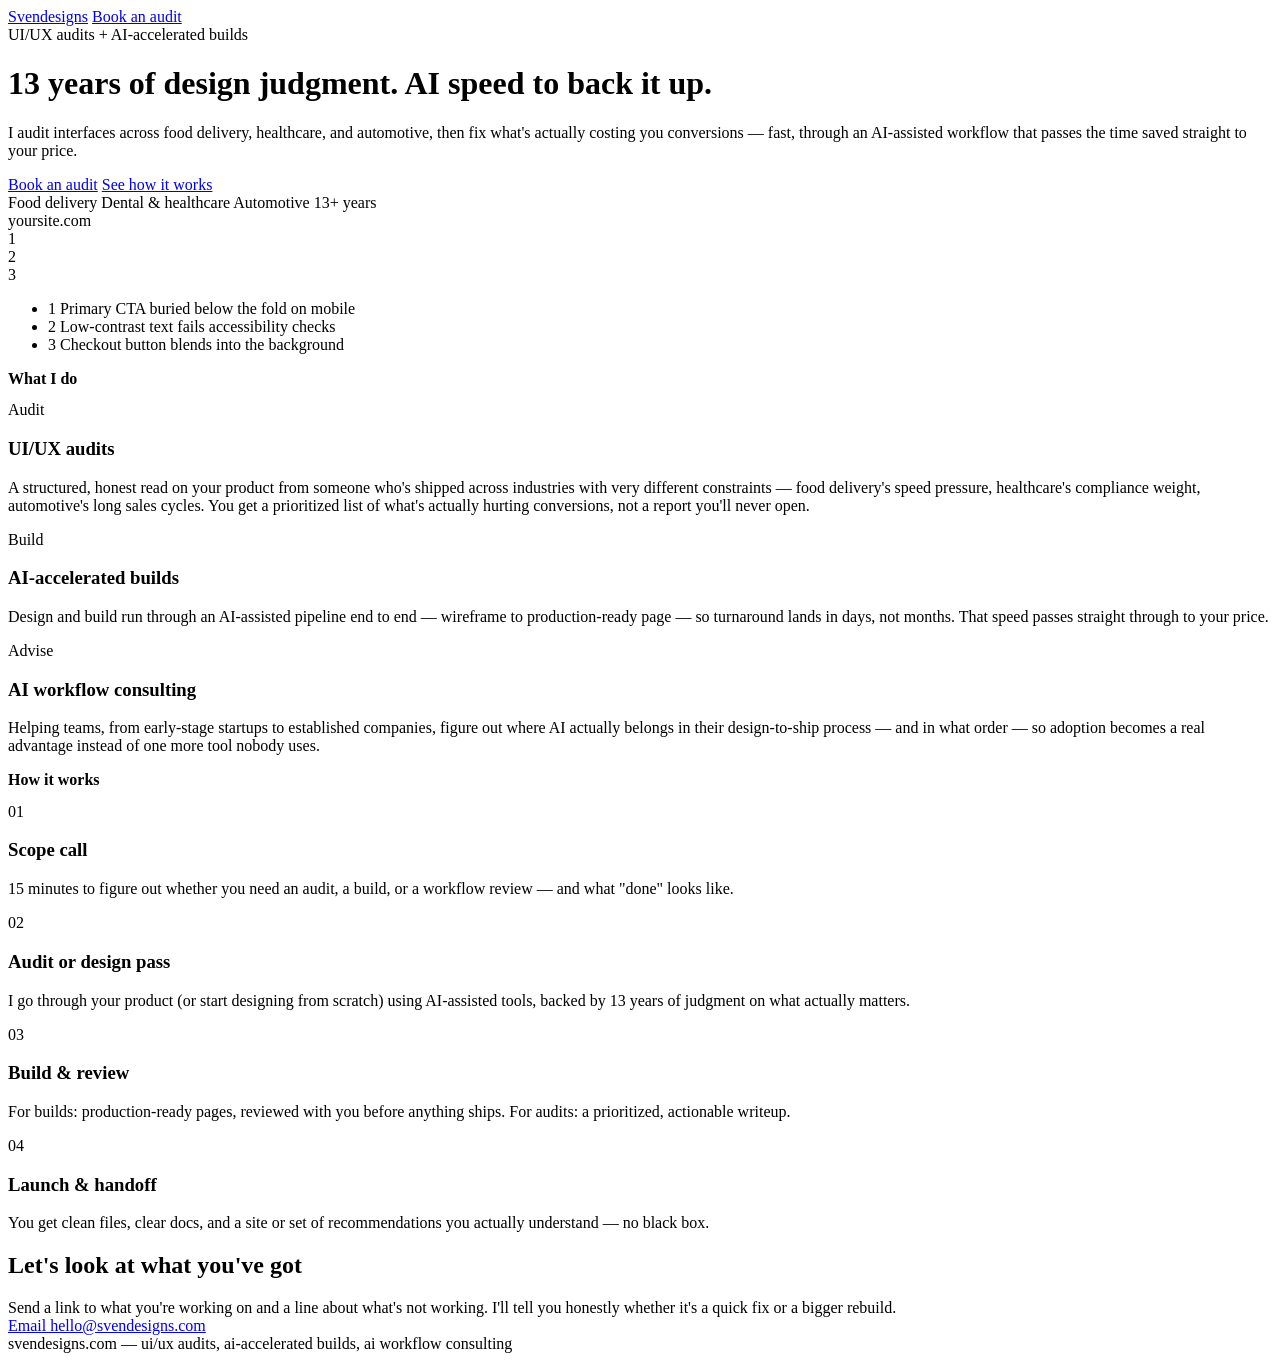
==== index.html @ 5f9df04a "first pass" ====
<!DOCTYPE html>
<html lang="en">
<head>
<meta charset="UTF-8">
<meta name="viewport" content="width=device-width, initial-scale=1.0">
<title>Svendesigns — UI/UX audits &amp; AI-accelerated web builds</title>
<meta name="description" content="13+ years of UX/UI experience across food delivery, healthcare, and automotive. Fast, actionable audits and AI-accelerated builds at a fraction of the usual cost and timeline.">
<link rel="preconnect" href="https://fonts.googleapis.com">
<link href="https://fonts.googleapis.com/css2?family=Montserrat:wght@500;600;700&family=Roboto:wght@400;500;600&family=IBM+Plex+Mono:wght@400;500&display=swap" rel="stylesheet">
<link rel="stylesheet" href="styles/tokens.css">
<link rel="stylesheet" href="styles/components.css">
<link rel="stylesheet" href="styles/home.css">
</head>
<body>

<div class="container">
  <nav class="site-nav">
    <a class="wordmark" href="/">Svendesigns</a>
    <a class="btn btn-primary" href="#contact">Book an audit</a>
  </nav>
</div>

<header class="hero">
  <div class="container hero-grid">
    <div class="hero-main">
      <span class="badge">UI/UX audits + AI-accelerated builds</span>
      <h1>13 years of design judgment. AI speed to back it up.</h1>
    </div>
    <div class="hero-side">
      <p class="lead">
        I audit interfaces across food delivery, healthcare, and automotive, then
        fix what's actually costing you conversions — fast, through an
        AI-assisted workflow that passes the time saved straight to your price.
      </p>
      <div class="hero-actions">
        <a class="btn btn-primary" href="#contact">Book an audit</a>
        <a class="btn btn-secondary" href="#process">See how it works</a>
      </div>
      <div class="industries">
        <span class="badge">Food delivery</span>
        <span class="badge">Dental &amp; healthcare</span>
        <span class="badge">Automotive</span>
        <span class="badge">13+ years</span>
      </div>
    </div>
  </div>
</header>

<section class="proof-panel">
  <div class="dot-texture dot-texture--tl"></div>
  <div class="dot-texture dot-texture--br"></div>
  <div class="container proof-inner">

    <div class="mockup-card">
      <div class="browser-chrome">
        <span class="chrome-dot"></span><span class="chrome-dot"></span><span class="chrome-dot"></span>
        <span class="chrome-url">yoursite.com</span>
      </div>
      <div class="wireframe">
        <div class="wf-nav"></div>
        <div class="wf-hero">
          <div class="wf-block">
            <span class="flag">1</span>
          </div>
        </div>
        <div class="wf-row">
          <div class="wf-block">
            <span class="flag">2</span>
          </div>
          <div class="wf-block"></div>
        </div>
        <div class="wf-cta">
          <span class="flag">3</span>
        </div>
      </div>
    </div>

    <ul class="findings">
      <li><span class="flag flag-static">1</span> Primary CTA buried below the fold on mobile</li>
      <li><span class="flag flag-static">2</span> Low-contrast text fails accessibility checks</li>
      <li><span class="flag flag-static">3</span> Checkout button blends into the background</li>
    </ul>

  </div>
</section>

<section class="section" id="services">
  <div class="container">
    <h2 style="font-size: var(--text-xl);">What I do</h2>
    <div class="services-grid">

      <div class="card service-card">
        <span class="badge">Audit</span>
        <h3>UI/UX audits</h3>
        <p>A structured, honest read on your product from someone who's shipped
        across industries with very different constraints — food delivery's
        speed pressure, healthcare's compliance weight, automotive's long
        sales cycles. You get a prioritized list of what's actually hurting
        conversions, not a report you'll never open.</p>
      </div>

      <div class="card service-card">
        <span class="badge">Build</span>
        <h3>AI-accelerated builds</h3>
        <p>Design and build run through an AI-assisted pipeline end to end —
        wireframe to production-ready page — so turnaround lands in days,
        not months. That speed passes straight through to your price.</p>
      </div>

      <div class="card service-card">
        <span class="badge">Advise</span>
        <h3>AI workflow consulting</h3>
        <p>Helping teams, from early-stage startups to established companies,
        figure out where AI actually belongs in their design-to-ship process
        — and in what order — so adoption becomes a real advantage instead
        of one more tool nobody uses.</p>
      </div>

    </div>
  </div>
</section>

<section class="section" id="process">
  <div class="container">
    <h2 style="font-size: var(--text-xl);">How it works</h2>
    <div class="process-list">

      <div class="process-step">
        <div class="num">01</div>
        <h3>Scope call</h3>
        <p>15 minutes to figure out whether you need an audit, a build, or a workflow review — and what "done" looks like.</p>
      </div>

      <div class="process-step">
        <div class="num">02</div>
        <h3>Audit or design pass</h3>
        <p>I go through your product (or start designing from scratch) using AI-assisted tools, backed by 13 years of judgment on what actually matters.</p>
      </div>

      <div class="process-step">
        <div class="num">03</div>
        <h3>Build &amp; review</h3>
        <p>For builds: production-ready pages, reviewed with you before anything ships. For audits: a prioritized, actionable writeup.</p>
      </div>

      <div class="process-step">
        <div class="num">04</div>
        <h3>Launch &amp; handoff</h3>
        <p>You get clean files, clear docs, and a site or set of recommendations you actually understand — no black box.</p>
      </div>

    </div>
  </div>
</section>

<section class="section" id="contact">
  <div class="container">
    <div class="card contact-card">
      <h2>Let's look at what you've got</h2>
      <p style="color: var(--color-slate); margin-bottom: var(--space-6); max-width: var(--line-max);">
        Send a link to what you're working on and a line about what's not working.
        I'll tell you honestly whether it's a quick fix or a bigger rebuild.
      </p>
      <a class="btn btn-primary" href="mailto:hello@svendesigns.com">Email hello@svendesigns.com</a>
    </div>
  </div>
</section>

<footer class="site-footer">
  <div class="container">
    svendesigns.com — ui/ux audits, ai-accelerated builds, ai workflow consulting
  </div>
</footer>

</body>
</html>
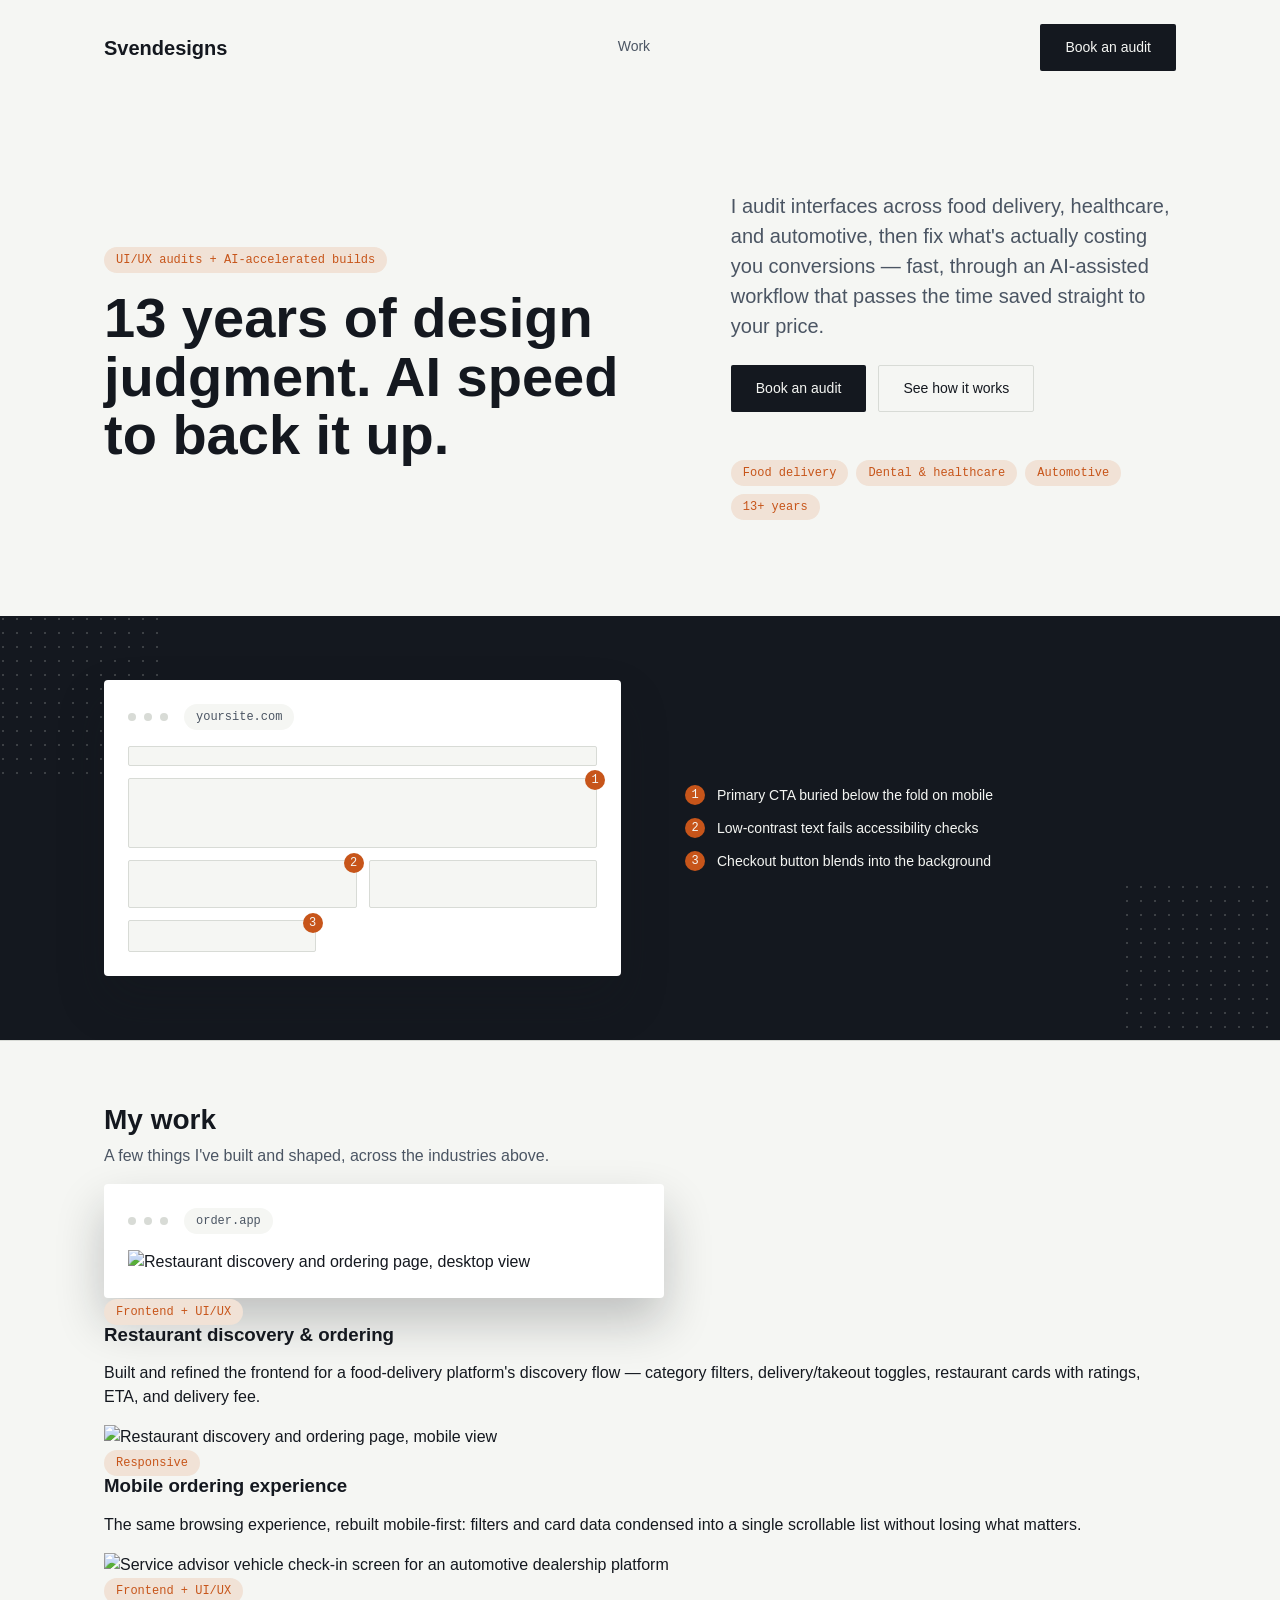
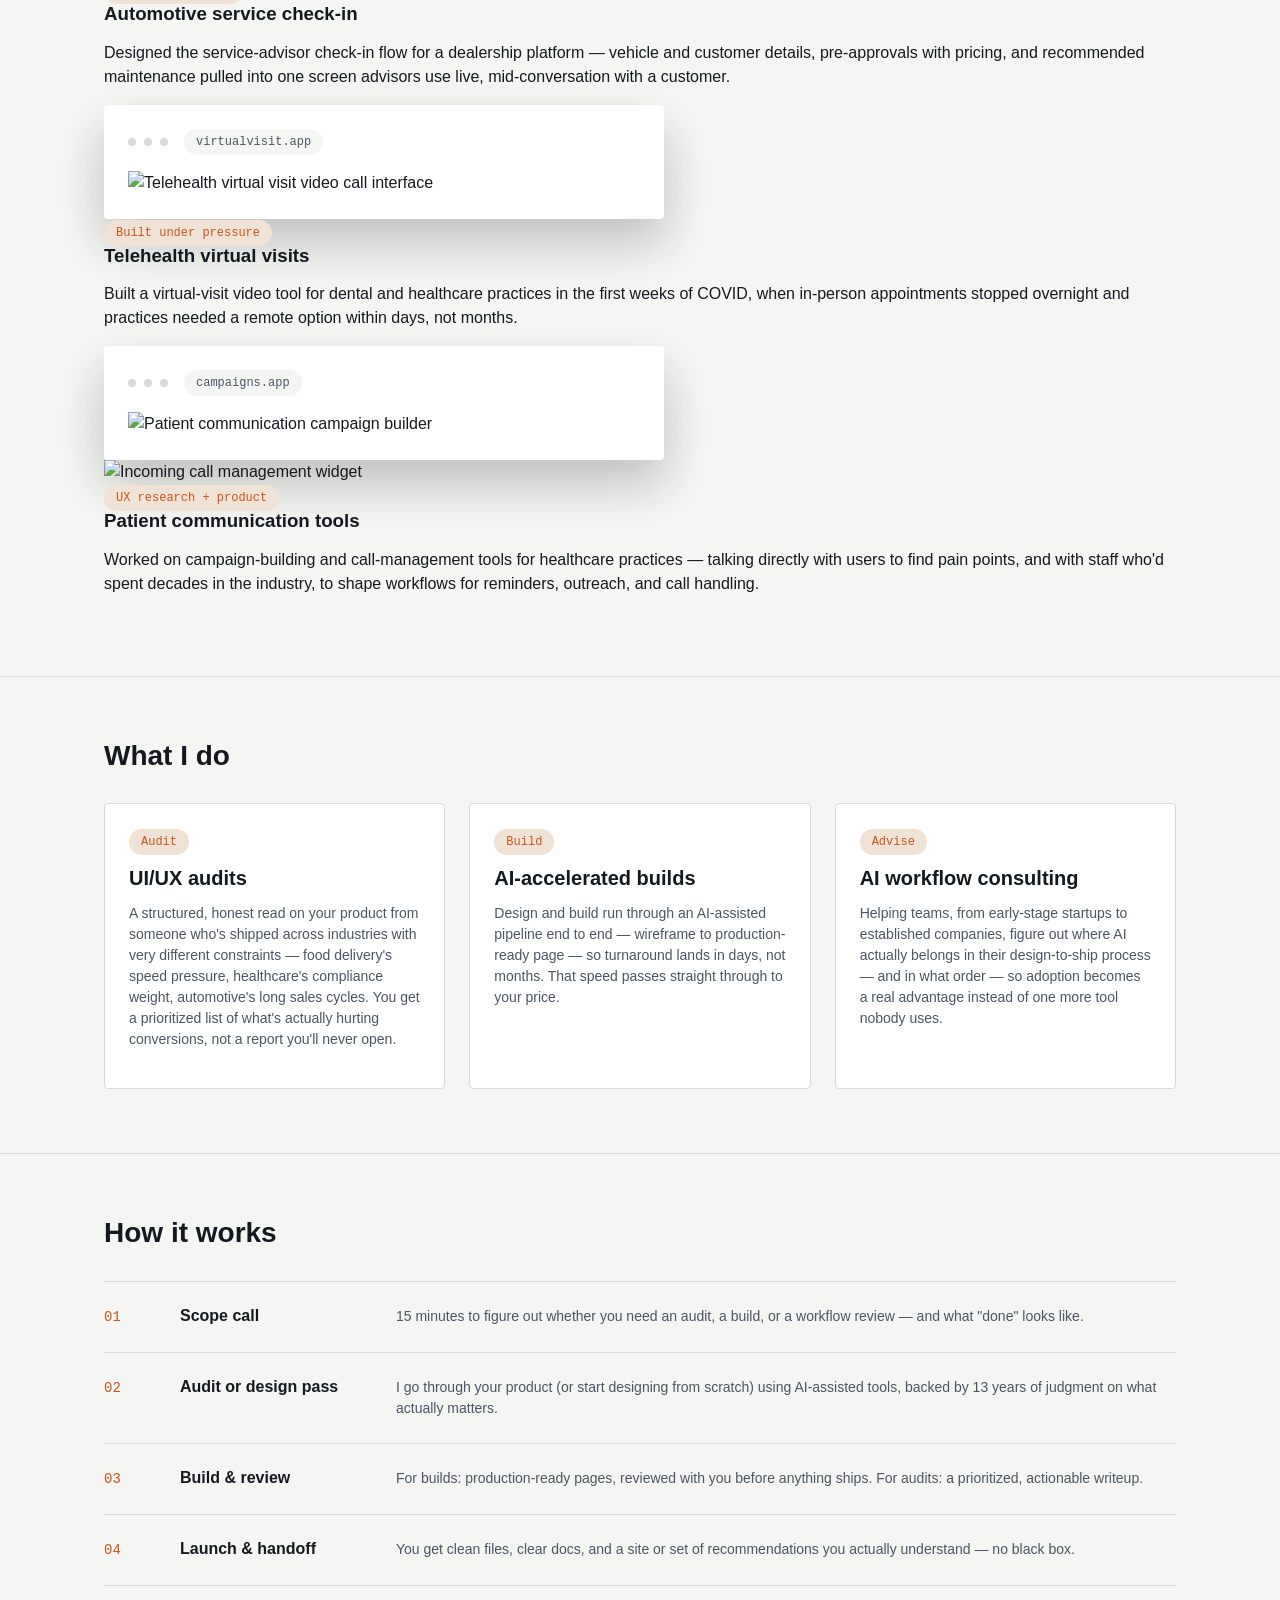
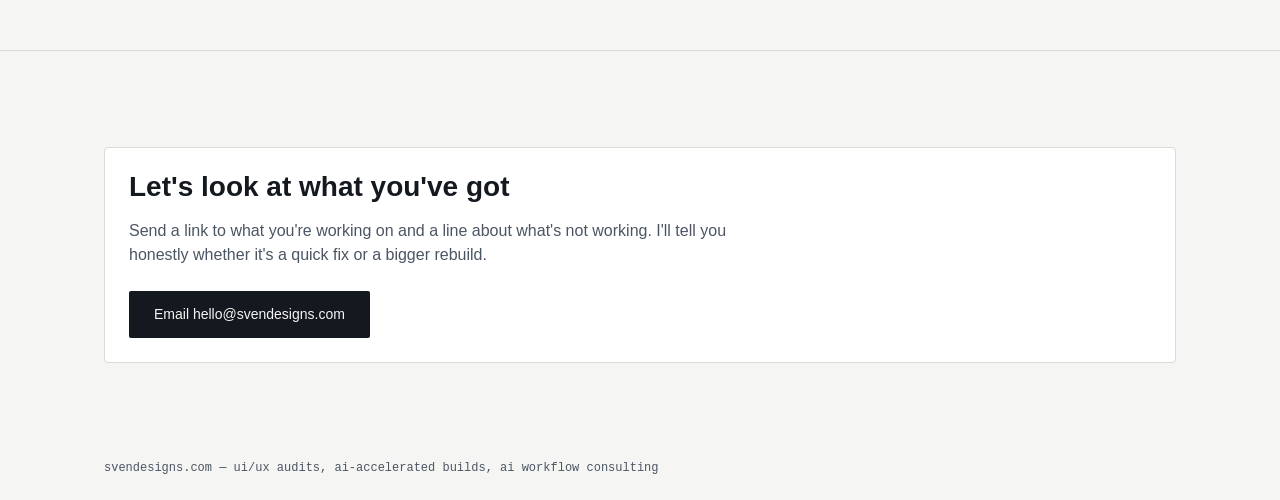
==== commit e74d629d: "Add files via upload" ====
--- a/index.html
+++ b/index.html
@@ -16,6 +16,7 @@
 <div class="container">
   <nav class="site-nav">
     <a class="wordmark" href="/">Svendesigns</a>
+    <a class="nav-link" href="#work">Work</a>
     <a class="btn btn-primary" href="#contact">Book an audit</a>
   </nav>
 </div>
@@ -84,6 +85,91 @@
   </div>
 </section>
 
+<section class="section" id="work">
+  <div class="container">
+    <h2 style="font-size: var(--text-xl);">My work</h2>
+    <p style="color: var(--color-slate); max-width: var(--line-max); margin-top: var(--space-2);">
+      A few things I've built and shaped, across the industries above.
+    </p>
+
+    <div class="work-grid">
+
+      <article class="work-item">
+        <div class="mockup-card work-shot">
+          <div class="browser-chrome">
+            <span class="chrome-dot"></span><span class="chrome-dot"></span><span class="chrome-dot"></span>
+            <span class="chrome-url">order.app</span>
+          </div>
+          <img class="work-img" src="assets/work/food-desktop.png" alt="Restaurant discovery and ordering page, desktop view">
+        </div>
+        <div class="work-meta">
+          <span class="badge">Frontend + UI/UX</span>
+          <h3>Restaurant discovery &amp; ordering</h3>
+          <p>Built and refined the frontend for a food-delivery platform's discovery flow — category filters, delivery/takeout toggles, restaurant cards with ratings, ETA, and delivery fee.</p>
+        </div>
+      </article>
+
+      <article class="work-item">
+        <div class="phone-frame">
+          <img class="work-img" src="assets/work/food-mobile.png" alt="Restaurant discovery and ordering page, mobile view">
+        </div>
+        <div class="work-meta">
+          <span class="badge">Responsive</span>
+          <h3>Mobile ordering experience</h3>
+          <p>The same browsing experience, rebuilt mobile-first: filters and card data condensed into a single scrollable list without losing what matters.</p>
+        </div>
+      </article>
+
+      <article class="work-item">
+        <div class="work-shot-plain">
+          <img class="work-img" src="assets/work/service-checkin.png" alt="Service advisor vehicle check-in screen for an automotive dealership platform">
+        </div>
+        <div class="work-meta">
+          <span class="badge">Frontend + UI/UX</span>
+          <h3>Automotive service check-in</h3>
+          <p>Designed the service-advisor check-in flow for a dealership platform — vehicle and customer details, pre-approvals with pricing, and recommended maintenance pulled into one screen advisors use live, mid-conversation with a customer.</p>
+        </div>
+      </article>
+
+      <article class="work-item">
+        <div class="mockup-card work-shot">
+          <div class="browser-chrome">
+            <span class="chrome-dot"></span><span class="chrome-dot"></span><span class="chrome-dot"></span>
+            <span class="chrome-url">virtualvisit.app</span>
+          </div>
+          <img class="work-img" src="assets/work/telehealth-visit.png" alt="Telehealth virtual visit video call interface">
+        </div>
+        <div class="work-meta">
+          <span class="badge">Built under pressure</span>
+          <h3>Telehealth virtual visits</h3>
+          <p>Built a virtual-visit video tool for dental and healthcare practices in the first weeks of COVID, when in-person appointments stopped overnight and practices needed a remote option within days, not months.</p>
+        </div>
+      </article>
+
+      <article class="work-item work-item--wide">
+        <div class="work-pair">
+          <div class="mockup-card work-shot">
+            <div class="browser-chrome">
+              <span class="chrome-dot"></span><span class="chrome-dot"></span><span class="chrome-dot"></span>
+              <span class="chrome-url">campaigns.app</span>
+            </div>
+            <img class="work-img" src="assets/work/campaign-builder.png" alt="Patient communication campaign builder">
+          </div>
+          <div class="work-shot-plain">
+            <img class="work-img" src="assets/work/call-management.png" alt="Incoming call management widget">
+          </div>
+        </div>
+        <div class="work-meta">
+          <span class="badge">UX research + product</span>
+          <h3>Patient communication tools</h3>
+          <p>Worked on campaign-building and call-management tools for healthcare practices — talking directly with users to find pain points, and with staff who'd spent decades in the industry, to shape workflows for reminders, outreach, and call handling.</p>
+        </div>
+      </article>
+
+    </div>
+  </div>
+</section>
+
 <section class="section" id="services">
   <div class="container">
     <h2 style="font-size: var(--text-xl);">What I do</h2>
--- a/styles/tokens.css
+++ b/styles/tokens.css
@@ -0,0 +1,71 @@
+/* ==========================================================================
+   SVENDESIGNS — DESIGN TOKENS
+   Single source of truth. Every component and page reads from these
+   variables — never hardcode a color, size, or space value elsewhere.
+   ========================================================================== */
+
+:root {
+  /* — Color — */
+  --color-paper: #F5F6F3;        /* page background */
+  --color-surface: #FFFFFF;      /* card / raised surface background */
+  --color-ink: #14181F;          /* primary text, headlines */
+  --color-slate: #4B5563;        /* secondary text */
+  --color-line: #D8DBD6;         /* hairline borders/dividers */
+  --color-signal: #C7551A;       /* accent — CTAs, active states, focus */
+  --color-signal-tint: #F1E2D6;  /* accent background (badges, highlights) */
+
+  /* — Type families — */
+  --font-display: 'Montserrat', sans-serif;     /* headlines */
+  --font-body: 'Roboto', sans-serif;            /* body copy, UI text */
+  --font-mono: 'IBM Plex Mono', monospace;      /* labels, data, token names */
+
+  /* — Type scale — */
+  --text-xs: 0.75rem;    /* 12px */
+  --text-sm: 0.875rem;   /* 14px */
+  --text-base: 1rem;     /* 16px */
+  --text-lg: 1.25rem;    /* 20px */
+  --text-xl: 1.75rem;    /* 28px */
+  --text-2xl: 2.5rem;    /* 40px */
+  --text-3xl: 3.5rem;    /* 56px */
+
+  /* — Weight — */
+  --weight-regular: 400;
+  --weight-medium: 500;
+  --weight-semibold: 600;
+
+  /* — Line height — */
+  --leading-tight: 1.1;
+  --leading-normal: 1.5;
+  --leading-relaxed: 1.7;
+
+  /* — Space (4px base unit) — */
+  --space-1: 0.25rem;
+  --space-2: 0.5rem;
+  --space-3: 0.75rem;
+  --space-4: 1rem;
+  --space-6: 1.5rem;
+  --space-8: 2rem;
+  --space-12: 3rem;
+  --space-16: 4rem;
+  --space-24: 6rem;
+
+  /* — Radius — */
+  --radius-sm: 2px;
+  --radius-md: 4px;
+  --radius-full: 999px;
+
+  /* — Border — */
+  --border-hairline: 1px solid var(--color-line);
+
+  /* — Shadow (used sparingly) — */
+  --shadow-sm: 0 1px 2px rgba(20, 24, 31, 0.06);
+  --shadow-lg: 0 24px 48px rgba(20, 24, 31, 0.24);
+
+  /* — Audit annotation — */
+  --color-good: #2F9E63;
+  --color-on-dark: var(--color-paper);
+
+  /* — Layout — */
+  --content-max: 1120px;
+  --line-max: 68ch;
+}
--- a/styles/components.css
+++ b/styles/components.css
@@ -0,0 +1,142 @@
+/* ==========================================================================
+   SVENDESIGNS — BASE COMPONENTS
+   Every value here is a var() from tokens.css. If it's not a token,
+   it doesn't belong in this file.
+   ========================================================================== */
+
+* { box-sizing: border-box; }
+
+body {
+  margin: 0;
+  background: var(--color-paper);
+  color: var(--color-ink);
+  font-family: var(--font-body);
+  font-size: var(--text-base);
+  line-height: var(--leading-normal);
+  -webkit-font-smoothing: antialiased;
+}
+
+h1, h2, h3 {
+  font-family: var(--font-display);
+  font-weight: var(--weight-semibold);
+  line-height: var(--leading-tight);
+  margin: 0;
+}
+
+a { color: inherit; }
+
+/* — Layout helpers — */
+.container {
+  max-width: var(--content-max);
+  margin: 0 auto;
+  padding: 0 var(--space-6);
+}
+
+.section {
+  padding: var(--space-16) 0;
+  border-top: var(--border-hairline);
+}
+
+/* — Buttons — */
+.btn {
+  font-family: var(--font-body);
+  font-weight: var(--weight-medium);
+  font-size: var(--text-sm);
+  padding: var(--space-3) var(--space-6);
+  border-radius: var(--radius-sm);
+  border: 1px solid transparent;
+  cursor: pointer;
+  display: inline-flex;
+  align-items: center;
+  gap: var(--space-2);
+  text-decoration: none;
+  transition: background 0.15s ease, color 0.15s ease, border-color 0.15s ease;
+}
+.btn-primary {
+  background: var(--color-ink);
+  color: var(--color-paper);
+}
+.btn-primary:hover { background: var(--color-signal); }
+
+.btn-secondary {
+  background: transparent;
+  color: var(--color-ink);
+  border-color: var(--color-line);
+}
+.btn-secondary:hover { border-color: var(--color-ink); }
+
+.btn-ghost {
+  background: transparent;
+  color: var(--color-slate);
+  border: none;
+  padding-left: 0;
+  padding-right: 0;
+}
+.btn-ghost:hover { color: var(--color-ink); }
+
+/* — Card — */
+.card {
+  background: var(--color-surface);
+  border: var(--border-hairline);
+  border-radius: var(--radius-md);
+  padding: var(--space-6);
+}
+
+/* — Badge — */
+.badge {
+  font-family: var(--font-mono);
+  font-size: var(--text-xs);
+  padding: var(--space-1) var(--space-3);
+  border-radius: var(--radius-full);
+  background: var(--color-signal-tint);
+  color: var(--color-signal);
+  display: inline-block;
+}
+
+/* — Nav link — */
+.nav-link {
+  font-family: var(--font-body);
+  font-size: var(--text-sm);
+  color: var(--color-slate);
+  text-decoration: none;
+  padding-bottom: 2px;
+  border-bottom: 1px solid transparent;
+}
+.nav-link:hover, .nav-link.active {
+  color: var(--color-ink);
+  border-color: var(--color-signal);
+}
+
+/* — Input / Field — */
+.field-label {
+  font-family: var(--font-mono);
+  font-size: var(--text-xs);
+  color: var(--color-slate);
+  display: block;
+  margin-bottom: var(--space-2);
+}
+.input {
+  font-family: var(--font-body);
+  font-size: var(--text-base);
+  padding: var(--space-3) var(--space-4);
+  border: var(--border-hairline);
+  border-radius: var(--radius-sm);
+  background: var(--color-surface);
+  color: var(--color-ink);
+  width: 100%;
+}
+.input:focus {
+  outline: 2px solid var(--color-signal);
+  outline-offset: 1px;
+  border-color: var(--color-signal);
+}
+
+/* — Focus visibility (accessibility floor) — */
+a:focus-visible, button:focus-visible, .btn:focus-visible {
+  outline: 2px solid var(--color-signal);
+  outline-offset: 2px;
+}
+
+@media (prefers-reduced-motion: reduce) {
+  * { transition: none !important; }
+}
--- a/styles/home.css
+++ b/styles/home.css
@@ -0,0 +1,263 @@
+/* ==========================================================================
+   SVENDESIGNS — HOME LAYOUT (mobile-first)
+   Base rules target the smallest screen. Every @media query below adds
+   capability for wider viewports — never subtracts for narrow ones.
+   ========================================================================== */
+
+/* — Nav — */
+.site-nav {
+  display: flex;
+  align-items: center;
+  justify-content: space-between;
+  padding: var(--space-6) 0;
+}
+.wordmark {
+  font-family: var(--font-display);
+  font-weight: 700;
+  font-size: var(--text-lg);
+  text-decoration: none;
+  color: var(--color-ink);
+}
+
+/* — Hero — */
+.hero {
+  padding: var(--space-12) 0 var(--space-16);
+}
+.hero-grid {
+  display: grid;
+  grid-template-columns: 1fr;
+  gap: var(--space-8);
+}
+.hero-main .badge { margin-bottom: var(--space-4); }
+.hero-main h1 {
+  font-size: clamp(2.25rem, 7vw, var(--text-3xl));
+  line-height: 1.05;
+  margin-bottom: 0;
+}
+.hero-side { display: flex; flex-direction: column; gap: var(--space-6); }
+.hero p.lead {
+  font-size: var(--text-base);
+  color: var(--color-slate);
+  max-width: var(--line-max);
+  margin: 0;
+}
+.hero-actions {
+  display: flex;
+  flex-direction: column;
+  gap: var(--space-3);
+}
+.hero-actions .btn { justify-content: center; }
+
+/* — Proof panel (dark, textured, floating mockup) — */
+.proof-panel {
+  position: relative;
+  overflow: hidden;
+  background: var(--color-ink);
+  padding: var(--space-16) 0;
+}
+.dot-texture {
+  position: absolute;
+  width: 220px;
+  height: 220px;
+  background-image: radial-gradient(rgba(245, 246, 243, 0.18) 1.5px, transparent 1.5px);
+  background-size: 14px 14px;
+  pointer-events: none;
+}
+.dot-texture--tl { top: -60px; left: -60px; }
+.dot-texture--br { bottom: -60px; right: -60px; }
+
+.proof-inner {
+  position: relative;
+  z-index: 2;
+  display: flex;
+  flex-direction: column;
+  align-items: center;
+  gap: var(--space-8);
+}
+
+.mockup-card {
+  background: var(--color-surface);
+  border-radius: var(--radius-md);
+  box-shadow: var(--shadow-lg);
+  padding: var(--space-6);
+  width: 100%;
+  max-width: 560px;
+}
+.browser-chrome {
+  display: flex;
+  align-items: center;
+  gap: var(--space-2);
+  margin-bottom: var(--space-4);
+}
+.chrome-dot {
+  width: 8px; height: 8px;
+  border-radius: var(--radius-full);
+  background: var(--color-line);
+}
+.chrome-url {
+  font-family: var(--font-mono);
+  font-size: var(--text-xs);
+  color: var(--color-slate);
+  background: var(--color-paper);
+  padding: var(--space-1) var(--space-3);
+  border-radius: var(--radius-full);
+  margin-left: var(--space-2);
+}
+
+.wireframe { display: flex; flex-direction: column; gap: var(--space-3); }
+.wf-nav, .wf-block, .wf-cta {
+  background: var(--color-paper);
+  border: var(--border-hairline);
+  border-radius: var(--radius-sm);
+}
+.wf-nav { height: 20px; }
+.wf-hero { position: relative; }
+.wf-hero .wf-block { height: 70px; }
+.wf-row { display: flex; gap: var(--space-3); }
+.wf-row .wf-block { flex: 1; height: 48px; position: relative; }
+.wf-cta { height: 32px; width: 40%; position: relative; }
+
+.flag {
+  position: absolute;
+  top: -8px; right: -8px;
+  width: 20px; height: 20px;
+  border-radius: var(--radius-full);
+  background: var(--color-signal);
+  color: var(--color-paper);
+  font-family: var(--font-mono);
+  font-size: var(--text-xs);
+  display: flex; align-items: center; justify-content: center;
+}
+.flag-static {
+  position: static;
+  flex-shrink: 0;
+}
+
+.findings {
+  list-style: none;
+  margin: 0; padding: 0;
+  color: var(--color-on-dark);
+  display: flex;
+  flex-direction: column;
+  gap: var(--space-3);
+  width: 100%;
+  max-width: 560px;
+}
+.findings li {
+  display: flex;
+  align-items: center;
+  gap: var(--space-3);
+  font-size: var(--text-sm);
+}
+
+/* — Industries strip — */
+.industries {
+  display: flex;
+  flex-wrap: wrap;
+  gap: var(--space-2);
+  margin-top: var(--space-6);
+}
+
+/* — Services grid — */
+.services-grid {
+  display: grid;
+  grid-template-columns: 1fr;
+  gap: var(--space-4);
+  margin-top: var(--space-8);
+}
+.service-card h3 {
+  font-size: var(--text-lg);
+  margin: var(--space-3) 0 var(--space-2);
+}
+.service-card p {
+  color: var(--color-slate);
+  font-size: var(--text-sm);
+}
+
+/* — Process — */
+.process-list {
+  margin-top: var(--space-8);
+  display: flex;
+  flex-direction: column;
+}
+.process-step {
+  display: grid;
+  grid-template-columns: 40px 1fr;
+  gap: var(--space-4);
+  padding: var(--space-6) 0;
+  border-top: var(--border-hairline);
+}
+.process-list .process-step:last-child { border-bottom: var(--border-hairline); }
+.process-step .num {
+  font-family: var(--font-mono);
+  font-size: var(--text-sm);
+  color: var(--color-signal);
+}
+.process-step h3 {
+  font-size: var(--text-base);
+  margin-bottom: var(--space-1);
+}
+.process-step p {
+  color: var(--color-slate);
+  font-size: var(--text-sm);
+  margin: 0;
+}
+
+/* — Contact / footer — */
+.contact-card {
+  text-align: left;
+  margin-top: var(--space-8);
+}
+.contact-card h2 {
+  font-size: var(--text-xl);
+  margin-bottom: var(--space-3);
+}
+.site-footer {
+  padding: var(--space-8) 0;
+  color: var(--color-slate);
+  font-size: var(--text-xs);
+  font-family: var(--font-mono);
+}
+
+/* ==========================================================================
+   Tablet and up
+   ========================================================================== */
+@media (min-width: 700px) {
+  .hero-actions { flex-direction: row; }
+  .hero-actions .btn { justify-content: flex-start; }
+
+  .services-grid {
+    grid-template-columns: repeat(3, 1fr);
+    gap: var(--space-6);
+  }
+
+  .process-step {
+    grid-template-columns: 60px 200px 1fr;
+    align-items: baseline;
+  }
+  .process-step h3 { margin-bottom: 0; }
+}
+
+@media (min-width: 900px) {
+  .hero-grid {
+    grid-template-columns: 1.3fr 1fr;
+    align-items: center;
+    gap: var(--space-12);
+  }
+  .hero-side { align-items: flex-start; }
+
+  .proof-inner {
+    flex-direction: row;
+    align-items: center;
+    justify-content: center;
+    gap: var(--space-16);
+  }
+}
+
+/* ==========================================================================
+   Desktop and up
+   ========================================================================== */
+@media (min-width: 1024px) {
+  .hero { padding: var(--space-24) 0 var(--space-24); }
+  .hero p.lead { font-size: var(--text-lg); }
+}
